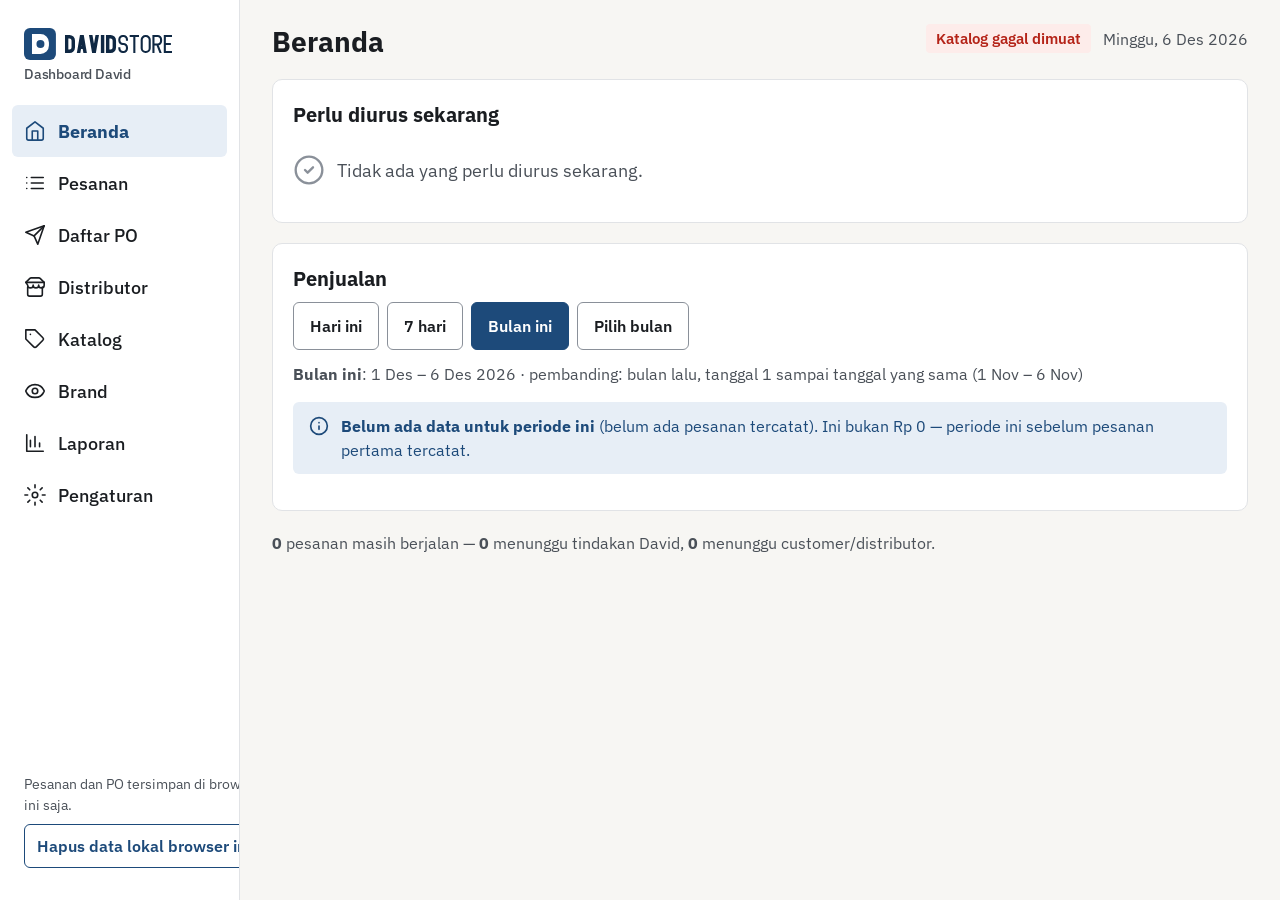
==== dashboard/index.html @ 19c261a7 "Penanda versi JS/CSS (anti cache) (DStore@18f4202)" ====
<!DOCTYPE html>
<html lang="id" data-app="dashboard">
<head>
<meta charset="utf-8">
<meta name="viewport" content="width=device-width, initial-scale=1">
<title>Dashboard David — DavidStore</title>
<link rel="preconnect" href="https://fonts.googleapis.com">
<link rel="preconnect" href="https://fonts.gstatic.com" crossorigin>
<link href="https://fonts.googleapis.com/css2?family=IBM+Plex+Sans:wght@400;500;600;700&family=IBM+Plex+Mono:wght@500&display=swap" rel="stylesheet">
<link rel="icon" type="image/svg+xml" href="../assets/logo/mark.svg">
<link rel="stylesheet" href="tokens.css?v=18f4202">
<link rel="stylesheet" href="app.css?v=18f4202">
</head>
<body>
<a class="skip" href="#main">Lewati ke isi</a>
<div class="shell">
  <nav class="side" id="side" aria-label="Menu utama"></nav>
  <main class="main" id="main" tabindex="-1"></main>
</div>
<div id="toasts" class="toasts" aria-live="polite"></div>
<div id="modal-root"></div>
<script src="../shared/config.js?v=18f4202" onerror="void 0"></script>
<script src="../shared/catalog.js?v=18f4202" onerror="void 0"></script>
<script src="../shared/store.js?v=18f4202"></script>
<script src="../shared/sync.js?v=18f4202" onerror="void 0"></script>
<script src="logic.js?v=18f4202"></script>
<script src="app.js?v=18f4202"></script>
</body>
</html>
---- dashboard/tokens.css ----
/* Token DavidStore v1 (salinan dari docs/DESIGN.md §2.2, hanya yang dipakai Dashboard) */
:root {
  --n-0:#FFFFFF; --n-50:#F7F6F3; --n-100:#EEEFF1; --n-200:#E1E3E6; --n-300:#C9CDD2; --n-500:#8A9099;
  --n-600:#5B626B; --n-700:#4A5058; --n-800:#3F454D; --n-900:#1A1D21;
  --brand-50:#E7EEF6; --brand-100:#CFDDEC; --brand-500:#2F67A3; --brand-700:#1D4A7A; --brand-800:#163A61; --brand-900:#0F2843;
  --st-neutral-fg:#3F454D; --st-neutral-bg:#EEEFF1;
  --st-info-fg:#1D4A7A; --st-info-bg:#E7EEF6;
  --st-wait-fg:#8A5300; --st-wait-bg:#FDF1DC;
  --st-partial-fg:#A3361A; --st-partial-bg:#FCE9E2;
  --st-ok-fg:#1F6B3A; --st-ok-bg:#E6F2EA;
  --st-bad-fg:#B42318; --st-bad-bg:#FDECEA;
  --bg:var(--n-50); --surface:var(--n-0); --surface-sunk:var(--n-100); --border:var(--n-200); --border-strong:var(--n-300);
  --text:var(--n-900); --text-muted:var(--n-600); --link:var(--brand-700); --primary:var(--brand-700);
  --primary-hover:var(--brand-800); --on-primary:#FFFFFF; --focus-ring:var(--brand-500); --danger:var(--st-bad-fg);
  --font-sans:"IBM Plex Sans", system-ui, -apple-system, "Segoe UI", Roboto, sans-serif;
  --font-mono:"IBM Plex Mono", ui-monospace, Menlo, monospace;
  --fs-14:.875rem; --fs-16:1rem; --fs-18:1.125rem; --fs-20:1.25rem; --fs-24:1.5rem; --fs-30:1.875rem;
  --sp-1:4px; --sp-2:8px; --sp-3:12px; --sp-4:16px; --sp-5:20px; --sp-6:24px; --sp-8:32px; --sp-10:40px; --sp-12:48px;
  --r-xs:4px; --r-sm:6px; --r-md:10px;
  --sh-1:0 1px 2px rgba(26,29,33,.08); --sh-3:0 20px 40px -12px rgba(15,40,67,.35);
  --dur-fast:150ms; --z-modal:90; --z-toast:100;
  --ease-out:cubic-bezier(.22,1,.36,1);
}
[data-app="dashboard"] {
  --fs-base:var(--fs-18); --input-h:52px; --tap-min:48px;
  --border-strong:#8A9099; --text-muted:var(--n-700); --dur-base:200ms; --dur-slow:250ms;
}
html { -webkit-text-size-adjust:100%; }
[data-app="dashboard"] body { margin:0; background:var(--bg); color:var(--text); font:400 var(--fs-18)/1.5 var(--font-sans); }
.num, td.num, .price { font-variant-numeric:tabular-nums; }
:focus-visible { outline:3px solid var(--focus-ring); outline-offset:2px; }
@media (prefers-reduced-motion: reduce) {
  *, *::before, *::after { animation-duration:1ms !important; animation-iteration-count:1 !important; transition-duration:1ms !important; scroll-behavior:auto !important; }
}
---- dashboard/app.css ----
/* Dashboard David — app.css. Semua warna lewat token (tokens.css). Motion <= 250ms. */
*, *::before, *::after { box-sizing:border-box; }
.skip { position:absolute; left:-999px; top:0; background:var(--surface); padding:var(--sp-2) var(--sp-4); z-index:200; }
.skip:focus { left:var(--sp-2); top:var(--sp-2); }
.shell { display:grid; grid-template-columns:240px 1fr; min-height:100vh; }
.side { background:var(--surface); border-right:1px solid var(--border); padding:var(--sp-5) var(--sp-3); position:sticky; top:0; height:100vh; display:flex; flex-direction:column; gap:var(--sp-1); overflow:auto; }
.brand { font-weight:700; font-size:var(--fs-20); padding:var(--sp-2) var(--sp-3) var(--sp-4); color:var(--brand-700); letter-spacing:-.01em; }
.brand small { display:block; font-weight:500; font-size:var(--fs-14); color:var(--text-muted); }
.nav a { display:flex; align-items:center; gap:var(--sp-3); min-height:52px; padding:0 var(--sp-3); border-radius:var(--r-sm); color:var(--text); text-decoration:none; font-weight:500; transition:background var(--dur-fast); }
.nav a:hover { background:var(--surface-sunk); }
.nav a[aria-current="page"] { background:var(--brand-50); color:var(--brand-700); font-weight:700; }
.nav svg { width:22px; height:22px; flex:none; stroke:currentColor; fill:none; stroke-width:1.75; stroke-linecap:round; stroke-linejoin:round; }
.nav .cnt { margin-left:auto; background:var(--brand-700); color:var(--on-primary); border-radius:999px; min-width:28px; padding:0 8px; text-align:center; font-size:15px; font-weight:700; line-height:26px; }
.side .foot { margin-top:auto; padding:var(--sp-3); display:grid; gap:var(--sp-2); }
.side .foot p { margin:0; font-size:var(--fs-14); color:var(--text-muted); }
.main { padding:var(--sp-6) var(--sp-8) var(--sp-12); max-width:1240px; width:100%; min-width:0; }
.main:focus { outline:none; }
.pagehead { display:flex; align-items:flex-start; justify-content:space-between; gap:var(--sp-4); flex-wrap:wrap; margin-bottom:var(--sp-5); }
h1 { font-size:28px; line-height:1.25; font-weight:700; margin:0; }
h2 { font-size:var(--fs-20); font-weight:700; margin:0 0 var(--sp-3); }
h3 { font-size:var(--fs-18); font-weight:700; margin:0 0 var(--sp-2); }
.muted { color:var(--text-muted); }
.small { font-size:var(--fs-16); }
.sample-tag { display:inline-block; font-size:14px; font-weight:600; color:var(--st-wait-fg); background:var(--st-wait-bg); border-radius:var(--r-xs); padding:2px 8px; }
.mono { font-family:var(--font-mono); font-weight:500; }
a { color:var(--link); }
.card { background:var(--surface); border:1px solid var(--border); border-radius:var(--r-md); padding:var(--sp-5); margin-bottom:var(--sp-5); }
.card > h2:first-child, .card > h3:first-child { margin-top:0; }
.grid2 { display:grid; grid-template-columns:1fr 1fr; gap:var(--sp-5); }
.grid2 > .card { margin-bottom:0; }
.stack { display:grid; gap:var(--sp-3); }
.row { display:flex; gap:var(--sp-3); align-items:center; flex-wrap:wrap; }
.row.end { justify-content:flex-end; }
.spacer { flex:1; }

/* tombol */
.btn { display:inline-flex; align-items:center; justify-content:center; gap:var(--sp-2); min-height:var(--tap-min); padding:0 var(--sp-5); border-radius:var(--r-sm); font:600 var(--fs-18)/1 var(--font-sans); cursor:pointer; border:1.5px solid var(--brand-700); background:var(--primary); color:var(--on-primary); text-decoration:none; transition:background var(--dur-fast); white-space:nowrap; }
.btn:hover { background:var(--primary-hover); }
.btn svg { width:20px; height:20px; stroke:currentColor; fill:none; stroke-width:1.75; stroke-linecap:round; stroke-linejoin:round; }
.btn.sec { background:var(--surface); color:var(--brand-700); }
.btn.sec:hover { background:var(--brand-50); }
.btn.danger { background:var(--surface); color:var(--danger); border-color:var(--danger); }
.btn.danger:hover { background:var(--st-bad-bg); }
.btn.fill-danger { background:var(--st-bad-fg); border-color:var(--st-bad-fg); color:var(--on-primary); }
.btn.text { background:none; border-color:transparent; color:var(--link); padding:0 var(--sp-2); }
.btn.text:hover { text-decoration:underline; background:none; }
.btn.sm { min-height:44px; padding:0 var(--sp-3); font-size:var(--fs-16); }
.btn[disabled], .btn[aria-disabled="true"] { background:var(--surface-sunk); color:var(--text-muted); border-color:var(--border-strong); cursor:not-allowed; }
.why { font-size:var(--fs-16); color:var(--text-muted); margin:var(--sp-2) 0 0; }

/* input */
label.f { display:block; font-weight:600; font-size:var(--fs-16); margin-bottom:var(--sp-1); }
.field { margin-bottom:var(--sp-4); }
.input, select.input, textarea.input { width:100%; min-height:var(--input-h); border:1.5px solid var(--border-strong); border-radius:var(--r-sm); background:var(--surface); padding:0 var(--sp-3); font:400 var(--fs-18)/1.4 var(--font-sans); color:var(--text); }
textarea.input { padding:var(--sp-3); min-height:96px; }
.input:focus { border-color:var(--brand-700); }
.input.num { text-align:right; }
.input.err { border-color:var(--danger); }
.errmsg { color:var(--danger); font-size:var(--fs-16); margin-top:var(--sp-1); display:flex; gap:6px; align-items:center; }
.hint { font-size:var(--fs-16); color:var(--text-muted); margin-top:var(--sp-1); }
.rp { position:relative; }
.rp::before { content:"Rp"; position:absolute; left:12px; top:50%; transform:translateY(-50%); color:var(--text-muted); font-size:var(--fs-16); pointer-events:none; }
.rp .input { padding-left:42px; }
.seg { display:inline-flex; border:1.5px solid var(--border-strong); border-radius:var(--r-sm); overflow:hidden; }
.seg button { min-height:44px; min-width:52px; border:0; background:var(--surface); font:600 var(--fs-16) var(--font-sans); cursor:pointer; color:var(--text); }
.seg button[aria-pressed="true"] { background:var(--brand-700); color:var(--on-primary); }

/* badge */
.badge { display:inline-flex; align-items:center; gap:6px; border-radius:var(--r-xs); padding:4px 10px; font:600 15px/1.4 var(--font-sans); white-space:nowrap; }
.badge svg { width:15px; height:15px; stroke:currentColor; fill:none; stroke-width:2; stroke-linecap:round; stroke-linejoin:round; flex:none; }
.badge--neutral { color:var(--st-neutral-fg); background:var(--st-neutral-bg); }
.badge--info { color:var(--st-info-fg); background:var(--st-info-bg); }
.badge--wait { color:var(--st-wait-fg); background:var(--st-wait-bg); }
.badge--partial { color:var(--st-partial-fg); background:var(--st-partial-bg); }
.badge--ok { color:var(--st-ok-fg); background:var(--st-ok-bg); }
.badge--bad { color:var(--st-bad-fg); background:var(--st-bad-bg); }
.badges { display:flex; gap:var(--sp-2); flex-wrap:wrap; }

/* tabel */
.tablewrap { overflow-x:auto; background:var(--surface); border:1px solid var(--border); border-radius:var(--r-md); }
.card .tablewrap { border:0; border-radius:0; }
table { border-collapse:collapse; width:100%; font-size:var(--fs-18); }
th { position:sticky; top:0; background:var(--surface); text-align:left; font:600 14px/1.3 var(--font-sans); letter-spacing:.06em; text-transform:uppercase; color:var(--text-muted); padding:var(--sp-3); border-bottom:1px solid var(--border-strong); white-space:nowrap; }
td { padding:var(--sp-2) var(--sp-3); border-bottom:1px solid var(--border); height:56px; vertical-align:middle; }
th.num, td.num { text-align:right; font-variant-numeric:tabular-nums; }
tr.click { cursor:pointer; }
tr.click:hover td { background:var(--n-50); }
tr.newrow td:first-child { box-shadow:inset 4px 0 0 var(--brand-700); }
tr.total td { background:var(--surface-sunk); font-weight:700; border-top:2px solid var(--n-900); }
tr.flash td { animation:flash 1.5s ease-out; }
@keyframes flash { from { background:var(--st-info-bg); } to { background:transparent; } }
td .sub { display:block; font-size:var(--fs-16); color:var(--text-muted); }

/* tab filter */
.tabs { display:flex; gap:var(--sp-2); flex-wrap:wrap; margin-bottom:var(--sp-4); }
.tab { min-height:48px; padding:0 var(--sp-4); border:1.5px solid var(--border-strong); background:var(--surface); border-radius:var(--r-sm); font:600 var(--fs-16) var(--font-sans); cursor:pointer; color:var(--text); }
.tab[aria-pressed="true"] { background:var(--brand-700); border-color:var(--brand-700); color:var(--on-primary); }

/* perlu tindakan */
.todo { list-style:none; margin:0; padding:0; }
.todo li { display:flex; align-items:center; gap:var(--sp-4); padding:var(--sp-3) 0; border-bottom:1px solid var(--border); }
.todo li:last-child { border-bottom:0; }
.todo .age { min-width:84px; font-weight:700; font-variant-numeric:tabular-nums; }
.todo .age.old { color:var(--st-wait-fg); }
.todo .what { flex:1; min-width:0; }
.todo .what b { display:block; }
.calm { display:flex; align-items:center; gap:var(--sp-3); color:var(--text-muted); padding:var(--sp-4) 0; }
.calm svg { width:32px; height:32px; stroke:var(--n-500); fill:none; stroke-width:1.75; }
.sumcount { font-size:var(--fs-30); font-weight:700; }

/* stepper */
.stepper { display:flex; list-style:none; margin:0; padding:0; gap:0; overflow-x:auto; }
.stepper li { flex:1; min-width:110px; text-align:center; position:relative; padding-top:34px; font-size:var(--fs-16); color:var(--text-muted); }
.stepper li::before { content:""; position:absolute; top:11px; left:0; right:0; height:3px; background:var(--border-strong); }
.stepper li:first-child::before { left:50%; } .stepper li:last-child::before { right:50%; }
.stepper li.done::before { background:var(--brand-700); }
.stepper .dot { position:absolute; top:2px; left:50%; transform:translateX(-50%); width:22px; height:22px; border-radius:50%; background:var(--surface); border:2px solid var(--border-strong); display:grid; place-items:center; }
.stepper li.done .dot { background:var(--brand-700); border-color:var(--brand-700); }
.stepper li.done .dot svg { width:14px; height:14px; stroke:var(--on-primary); fill:none; stroke-width:3; }
.stepper li.now { color:var(--text); font-weight:700; }
.stepper li.now .dot { border-color:var(--brand-700); box-shadow:0 0 0 4px var(--brand-100); }
.stepper time { display:block; font-weight:400; font-size:14px; color:var(--text-muted); }
.stepper.dead li.now .dot { border-color:var(--danger); box-shadow:0 0 0 4px var(--st-bad-bg); }

/* notif */
.note { display:flex; gap:var(--sp-3); align-items:flex-start; padding:var(--sp-3) var(--sp-4); border-radius:var(--r-sm); margin-bottom:var(--sp-4); font-size:var(--fs-16); }
.note svg { width:20px; height:20px; flex:none; margin-top:2px; stroke:currentColor; fill:none; stroke-width:2; stroke-linecap:round; stroke-linejoin:round; }
.note.wait { background:var(--st-wait-bg); color:var(--st-wait-fg); }
.note.bad { background:var(--st-bad-bg); color:var(--st-bad-fg); }
.note.info { background:var(--st-info-bg); color:var(--st-info-fg); }
.note.ok { background:var(--st-ok-bg); color:var(--st-ok-fg); }
.note.partial { background:var(--st-partial-bg); color:var(--st-partial-fg); }
.note b { font-weight:700; }

/* po */
.po { border:1px solid var(--border-strong); border-radius:var(--r-md); margin-bottom:var(--sp-4); background:var(--surface); }
.po > header { display:flex; flex-wrap:wrap; gap:var(--sp-3); align-items:center; padding:var(--sp-3) var(--sp-4); border-bottom:1px solid var(--border); }
.po .body { padding:0 var(--sp-4) var(--sp-3); }
.po footer { padding:var(--sp-3) var(--sp-4); border-top:1px solid var(--border); display:flex; gap:var(--sp-3); flex-wrap:wrap; }
.po .tablewrap { border:0; }
details summary { cursor:pointer; min-height:44px; display:flex; align-items:center; font-weight:600; color:var(--link); }
.pre { white-space:pre-wrap; background:var(--surface-sunk); border:1px solid var(--border); border-radius:var(--r-sm); padding:var(--sp-4); font:400 var(--fs-16)/1.5 var(--font-sans); margin:0 0 var(--sp-3); max-height:320px; overflow:auto; }
.pre b { font-weight:700; }
.radiorow { display:flex; align-items:center; gap:var(--sp-3); min-height:64px; padding:0 var(--sp-4); border:1.5px solid var(--border-strong); border-radius:var(--r-sm); margin-bottom:var(--sp-2); cursor:pointer; }
.radiorow input { width:22px; height:22px; accent-color:var(--brand-700); }
.radiorow.on { border-color:var(--brand-700); background:var(--brand-50); }
.steps { display:flex; gap:var(--sp-2); margin-bottom:var(--sp-4); flex-wrap:wrap; }
.steps span { padding:6px 12px; border-radius:var(--r-xs); background:var(--surface-sunk); font-weight:600; font-size:var(--fs-16); color:var(--text-muted); }
.steps span.on { background:var(--brand-700); color:var(--on-primary); }
.profit { color:var(--st-ok-fg); font-weight:700; }
.loss { color:var(--st-bad-fg); font-weight:700; }
.sumbox { margin-left:auto; max-width:520px; }
.sumbox table td { height:44px; }
.fade { animation:fade var(--dur-fast) ease-out; }
@keyframes fade { from { opacity:0; } to { opacity:1; } }

/* modal & toast */
.overlay { position:fixed; inset:0; background:rgba(15,40,67,.5); display:grid; place-items:center; z-index:var(--z-modal); animation:fade var(--dur-fast) ease-out; padding:var(--sp-4); }
.modal { background:var(--surface); border-radius:var(--r-md); box-shadow:var(--sh-3); width:100%; max-width:560px; max-height:calc(100vh - 32px); display:flex; flex-direction:column; }
.modal.wide { max-width:860px; }
.modal > header { padding:var(--sp-5) var(--sp-5) var(--sp-2); }
.modal > header h2 { margin:0; }
.modal .mbody { padding:var(--sp-2) var(--sp-5) var(--sp-4); overflow:auto; }
.modal > footer { display:flex; justify-content:flex-end; gap:var(--sp-3); padding:var(--sp-4) var(--sp-5); border-top:1px solid var(--border); flex-wrap:wrap; }
.modal > footer .btn:first-child { margin-right:auto; }
.toasts { position:fixed; right:var(--sp-5); bottom:var(--sp-5); display:grid; gap:var(--sp-2); z-index:var(--z-toast); max-width:420px; }
.toast { display:flex; gap:var(--sp-3); align-items:flex-start; background:var(--n-900); color:var(--n-0); padding:var(--sp-3) var(--sp-4); border-radius:var(--r-sm); box-shadow:var(--sh-3); animation:toastin 200ms ease-out; font-size:var(--fs-16); }
.toast.err { background:var(--st-bad-fg); }
.toast svg { width:20px; height:20px; flex:none; margin-top:2px; stroke:currentColor; fill:none; stroke-width:2; stroke-linecap:round; stroke-linejoin:round; }
.toast button { background:none; border:0; color:inherit; text-decoration:underline; font:inherit; cursor:pointer; min-height:32px; }
@keyframes toastin { from { opacity:0; transform:translateY(8px); } to { opacity:1; transform:none; } }

@media (max-width:1023px) {
  .shell { grid-template-columns:88px 1fr; }
  .nav a { flex-direction:column; justify-content:center; gap:2px; min-height:64px; font-size:13px; text-align:center; padding:var(--sp-1); }
  .nav .cnt { margin:0; position:absolute; transform:translate(18px,-18px); }
  .nav a { position:relative; }
  .brand small, .side .foot p { display:none; }
  .side .foot { padding:var(--sp-1); }
  .side .foot .btn { white-space:normal; line-height:1.2; padding:var(--sp-1); font-size:12px; width:100%; }
  .brand { font-size:var(--fs-16); padding-left:0; padding-right:0; text-align:center; }
  .main { padding:var(--sp-5) var(--sp-4) var(--sp-10); }
  .grid2 { grid-template-columns:1fr; }
  .hide-md { display:none; }
}

@media (max-width:639px) {
  .shell { grid-template-columns:minmax(0,1fr); }
  .side { position:static; height:auto; flex-direction:column; border-right:0; border-bottom:1px solid var(--border); padding:var(--sp-2); }
  .brand { text-align:left; padding:var(--sp-1) var(--sp-2); }
  .nav { display:flex; overflow-x:auto; gap:var(--sp-1); }
  .nav a { flex:none; min-width:84px; }
  .side .foot { display:none; }
  .main { padding:var(--sp-4) var(--sp-3) var(--sp-10); }
  h1 { font-size:24px; }
  .modal.wide { max-width:100%; }
  .toasts { left:var(--sp-3); right:var(--sp-3); }
  .stepper { padding-bottom:var(--sp-2); }
}
@media (max-width:639px) {
  .badge { white-space:normal; }
  h1 { display:flex; flex-wrap:wrap; align-items:center; gap:var(--sp-2); word-break:break-all; }
  .pagehead > div { min-width:0; max-width:100%; }
}

/* logo sidebar */
.brand img { display:block; height:32px; width:auto; }
.brand .logo-mark { display:none; margin:0 auto; }
.brand small { margin-top:var(--sp-1); }
@media (max-width:1023px) and (min-width:640px) { .brand .logo-full { display:none; } .brand .logo-mark { display:block; } }

/* Beranda (ADM-22) & Brand (ADM-21) */
.cardhead { display:flex; align-items:center; justify-content:space-between; gap:var(--sp-3); flex-wrap:wrap; margin-bottom:var(--sp-2); }
.cardhead h2 { margin:0; }
.cntbig { min-width:48px; font-size:var(--fs-24); font-weight:700; color:var(--brand-700); }
.stats { display:grid; grid-template-columns:repeat(auto-fit,minmax(210px,1fr)); gap:var(--sp-3); }
.stat { border:1px solid var(--border); border-radius:var(--r-md); padding:var(--sp-4); background:var(--surface); min-width:0; }
.stat .k { font-size:var(--fs-16); font-weight:600; color:var(--text-muted); }
.stat .v { font-size:var(--fs-24); font-weight:700; margin-top:var(--sp-1); line-height:1.25; white-space:nowrap; }
.stat .sub { font-size:14px; color:var(--text-muted); margin-top:2px; }
.stat .cmp { margin-top:var(--sp-2); padding-top:var(--sp-2); border-top:1px solid var(--border); font-size:14px; color:var(--text-muted); }
.delta.up { color:var(--st-ok-fg); font-weight:600; }
.delta.down { color:var(--st-bad-fg); font-weight:600; }
.gridtop { margin-bottom:var(--sp-5); }
.chartwrap { overflow-x:auto; }
.chart .gl { stroke:var(--border); stroke-width:1; }
.chart .ax { fill:var(--text-muted); font-size:12px; font-family:var(--font-sans); }
.chart .bar { fill:var(--brand-700); }
.frow { padding:var(--sp-3) 0; border-bottom:1px solid var(--border); }
.frow:last-of-type { border-bottom:0; }
.frow .fl { font-size:var(--fs-16); color:var(--text-muted); }
.frow .fv b { font-size:var(--fs-20); }
.bar-track { height:8px; border-radius:4px; background:var(--surface-sunk); margin-top:var(--sp-2); overflow:hidden; }
.bar-track i { display:block; height:100%; background:var(--brand-700); }
ul.plain { margin:0; padding:0; list-style:none; }
.star { color:var(--st-wait-fg); font-weight:700; margin-left:2px; }
.switch { width:56px; height:32px; border-radius:16px; border:1.5px solid var(--border-strong); background:var(--surface-sunk); position:relative; cursor:pointer; padding:0; flex:none; }
.switch .knob { position:absolute; top:3px; left:3px; width:24px; height:24px; border-radius:50%; background:var(--n-0); border:1.5px solid var(--border-strong); transition:transform var(--dur-fast); }
.switch[aria-checked="true"] { background:var(--brand-700); border-color:var(--brand-700); }
.switch[aria-checked="true"] .knob { transform:translateX(24px); border-color:var(--n-0); }
.switch[disabled] { opacity:.5; cursor:not-allowed; }
.swrow { display:flex; align-items:center; gap:var(--sp-3); min-height:var(--tap-min); }
.swlab { font-weight:600; }
table.brands tr.off td { background:var(--n-50); }
@media (max-width:639px) { .stat .v { font-size:22px; } .cntbig { min-width:36px; } }
@media (max-width:639px) { .pagehead .row { gap:var(--sp-2); } .tabs { flex-wrap:wrap; } .card { padding:var(--sp-4); } .grid2 { grid-template-columns:minmax(0,1fr); } }
.panel { background:var(--surface); border:1px solid var(--border); border-radius:var(--r-md); padding:var(--sp-5); margin-bottom:var(--sp-4); }

/* Bukti transfer */
.proofgrid { display:grid; grid-template-columns:minmax(0,1.4fr) minmax(0,1fr); gap:var(--sp-5); align-items:start; }
@media (max-width:900px) { .proofgrid { grid-template-columns:1fr; } }
.pbox { display:block; }
.proofimg { display:block; width:100%; max-height:480px; object-fit:contain; background:var(--surface-2, #f2f2f2); border:1px solid var(--border, #d6d6d6); border-radius:var(--r-md, 10px); cursor:zoom-in; }
.proofpdf { display:flex; gap:var(--sp-4); align-items:center; padding:var(--sp-5); border:1px dashed var(--border, #bbb); border-radius:var(--r-md, 10px); }
.skel { display:block; width:100%; min-height:200px; border-radius:var(--r-md, 10px); background:linear-gradient(90deg,#eceff3 25%,#f6f8fa 50%,#eceff3 75%); background-size:200% 100%; animation:skel 1.2s infinite linear; }
.pthumb .skel, .pthumbs .skel { min-height:0; width:40px; height:40px; }
@keyframes skel { to { background-position:-200% 0; } }
.proofcmp { display:grid; gap:var(--sp-3); }
.proofcmp__row { display:flex; justify-content:space-between; gap:var(--sp-4); align-items:baseline; font-size:var(--fs-16); }
.proofcmp__row b.num { font-size:22px; }
.proofcmp__diff { padding:var(--sp-3) var(--sp-4); border-radius:var(--r-sm, 8px); font-weight:700; font-size:20px; text-align:center; }
.proofcmp__diff.ok { background:var(--st-ok-bg); color:var(--st-ok-fg); }
.proofcmp__diff.bad { background:var(--st-bad-bg); color:var(--st-bad-fg); }
.pthumb, .pthumbs { display:inline-flex; gap:6px; vertical-align:middle; margin-left:8px; }
.pthumbimg { width:40px; height:40px; object-fit:cover; border-radius:6px; border:1px solid var(--border, #ccc); }
.pthumb__pdf, .pthumb__err { display:inline-grid; place-items:center; width:40px; height:40px; border-radius:6px; background:#eee; font-size:11px; font-weight:700; }
.lightbox { position:fixed; inset:0; z-index:calc(var(--z-modal) - 5); background:rgba(10,20,30,.92); display:grid; grid-template-rows:auto 1fr auto; color:#fff; }
.lightbox__bar, .lightbox__foot { display:flex; gap:var(--sp-4); align-items:center; justify-content:space-between; padding:var(--sp-3) var(--sp-5); background:rgba(0,0,0,.35); flex-wrap:wrap; }
.lightbox__foot { justify-content:flex-end; }
.lightbox__foot .muted { margin-right:auto; color:#cbd5df; }
.lightbox__stage { overflow:auto; display:grid; place-items:center; padding:var(--sp-4); }
.lightbox__img { max-width:100%; max-height:100%; object-fit:contain; cursor:zoom-in; }
.lightbox__img.zoomed { max-width:none; max-height:none; width:auto; cursor:zoom-out; transform:scale(2); transform-origin:center top; margin:0 auto; }
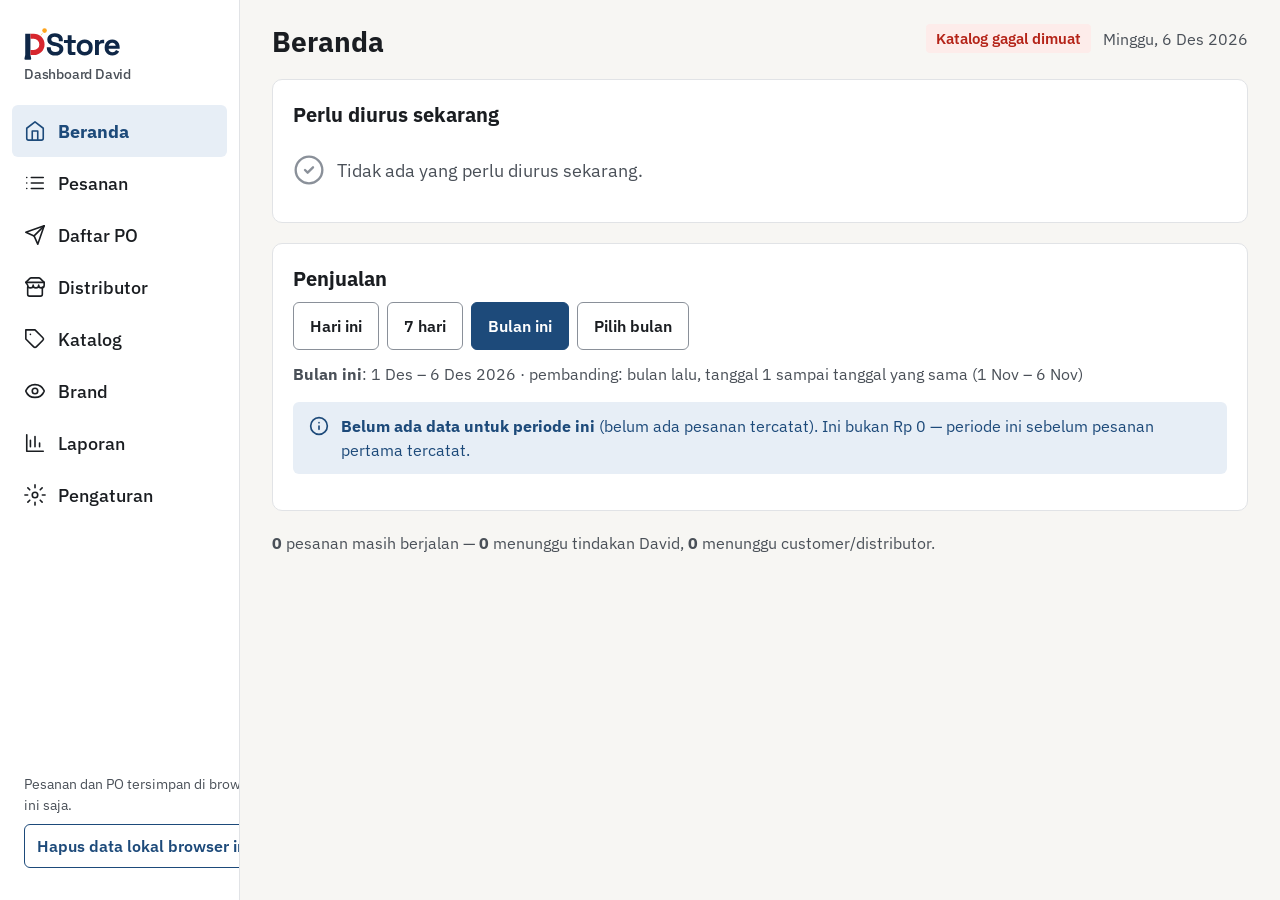
==== commit a83bdc6c: "Branding DStore: logo, ikon, nama (DStore@3b93f71)" ====
--- a/dashboard/index.html
+++ b/dashboard/index.html
@@ -3,13 +3,15 @@
 <head>
 <meta charset="utf-8">
 <meta name="viewport" content="width=device-width, initial-scale=1">
-<title>Dashboard David — DavidStore</title>
+<title>Dashboard David — DStore</title>
 <link rel="preconnect" href="https://fonts.googleapis.com">
 <link rel="preconnect" href="https://fonts.gstatic.com" crossorigin>
 <link href="https://fonts.googleapis.com/css2?family=IBM+Plex+Sans:wght@400;500;600;700&family=IBM+Plex+Mono:wght@500&display=swap" rel="stylesheet">
-<link rel="icon" type="image/svg+xml" href="../assets/logo/mark.svg">
-<link rel="stylesheet" href="tokens.css?v=18f4202">
-<link rel="stylesheet" href="app.css?v=18f4202">
+<link rel="icon" type="image/svg+xml" href="../assets/logo/icon.svg">
+<link rel="icon" type="image/png" sizes="32x32" href="../assets/logo/favicon-32.png">
+<link rel="apple-touch-icon" href="../assets/logo/apple-touch-icon.png">
+<link rel="stylesheet" href="tokens.css?v=3b93f71">
+<link rel="stylesheet" href="app.css?v=3b93f71">
 </head>
 <body>
 <a class="skip" href="#main">Lewati ke isi</a>
@@ -17,13 +19,14 @@
   <nav class="side" id="side" aria-label="Menu utama"></nav>
   <main class="main" id="main" tabindex="-1"></main>
 </div>
+<nav class="tabbar" id="tabbar" aria-label="Menu utama"></nav>
 <div id="toasts" class="toasts" aria-live="polite"></div>
 <div id="modal-root"></div>
-<script src="../shared/config.js?v=18f4202" onerror="void 0"></script>
-<script src="../shared/catalog.js?v=18f4202" onerror="void 0"></script>
-<script src="../shared/store.js?v=18f4202"></script>
-<script src="../shared/sync.js?v=18f4202" onerror="void 0"></script>
-<script src="logic.js?v=18f4202"></script>
-<script src="app.js?v=18f4202"></script>
+<script src="../shared/config.js?v=3b93f71" onerror="void 0"></script>
+<script src="../shared/catalog.js?v=3b93f71" onerror="void 0"></script>
+<script src="../shared/store.js?v=3b93f71"></script>
+<script src="../shared/sync.js?v=3b93f71" onerror="void 0"></script>
+<script src="logic.js?v=3b93f71"></script>
+<script src="app.js?v=3b93f71"></script>
 </body>
 </html>
--- a/dashboard/app.css
+++ b/dashboard/app.css
@@ -271,3 +271,49 @@
 .lightbox__stage { overflow:auto; display:grid; place-items:center; padding:var(--sp-4); }
 .lightbox__img { max-width:100%; max-height:100%; object-fit:contain; cursor:zoom-in; }
 .lightbox__img.zoomed { max-width:none; max-height:none; width:auto; cursor:zoom-out; transform:scale(2); transform-origin:center top; margin:0 auto; }
+
+/* kartu daftar (HP) + filter satu baris */
+.ocards { display:none; }
+.tabs--one { flex-wrap:nowrap; overflow-x:auto; -webkit-overflow-scrolling:touch; scrollbar-width:thin; }
+.tabs--one .tab { flex:none; white-space:nowrap; }
+.ocard { background:var(--surface); border:1px solid var(--border); border-radius:var(--r-md); padding:var(--sp-3) var(--sp-4); display:grid; gap:var(--sp-1); cursor:pointer; }
+.ocard.newrow { box-shadow:inset 4px 0 0 var(--brand-700); }
+.oc-top, .oc-sum { display:flex; justify-content:space-between; align-items:baseline; gap:var(--sp-2); }
+.oc-sum { justify-content:flex-start; gap:var(--sp-3); }
+.oc-name { font-weight:600; overflow-wrap:anywhere; }
+.oc-act { font-size:var(--fs-16); }
+@media (max-width:639px) {
+  .ocards { display:grid; gap:var(--sp-2); }
+  .otable { display:none; }
+  .shell { grid-template-rows:auto 1fr; align-content:start; } /* min-height:100vh membagi sisa tinggi ke baris nav -> blok putih kosong di halaman pendek */
+}
+
+/* bar bawah HP - di luar .shell, tanpa ancestor ber-transform, supaya fixed tidak ikut menggulung */
+.tabbar, .hdr-sync { display:none; }
+@media (max-width:639px) {
+  .nav { display:none; }
+  .side { padding:var(--sp-1) var(--sp-3); }
+  .brand { display:flex; align-items:center; justify-content:space-between; gap:var(--sp-2); padding:var(--sp-1) 0; }
+  .brand small { display:none; }
+  .brand .logo-full { display:none; }
+  .brand .logo-mark { display:block; height:28px; width:auto; }
+  .hdr-sync { display:block; min-width:0; font-size:var(--fs-14); }
+  .pagehead [data-ds-badge] { display:none; } /* lencana sumber data pindah ke header HP */
+  .main { padding-bottom:calc(64px + env(safe-area-inset-bottom) + var(--sp-6)); }
+  .tabbar { display:flex; position:fixed; left:0; right:0; bottom:0; z-index:60; background:var(--surface); border-top:1px solid var(--border-strong); padding-bottom:env(safe-area-inset-bottom); box-shadow:0 -2px 8px rgba(15,40,67,.08); }
+  .tabbar > a, .tabbar > button { flex:1 1 0; min-width:0; height:64px; display:flex; flex-direction:column; align-items:center; justify-content:center; gap:2px; position:relative; color:var(--text-muted); text-decoration:none; background:none; border:0; font:600 12px/1.2 var(--font-sans); cursor:pointer; padding:0 2px; }
+  .tabbar svg { width:24px; height:24px; stroke:currentColor; fill:none; stroke-width:1.75; stroke-linecap:round; stroke-linejoin:round; }
+  .tabbar > button[data-tab="more"] svg { fill:currentColor; }
+  .tabbar [aria-current="page"] { color:var(--brand-700); }
+  .tabbar [aria-current="page"]::before { content:""; position:absolute; top:0; left:22%; right:22%; height:3px; border-radius:0 0 3px 3px; background:var(--brand-700); }
+  .tabbar .tl { white-space:nowrap; overflow:hidden; text-overflow:ellipsis; max-width:100%; }
+  .tabbar .cnt { position:absolute; top:6px; left:calc(50% + 6px); min-width:20px; padding:0 5px; background:var(--brand-700); color:var(--on-primary); border-radius:999px; font-size:12px; line-height:20px; text-align:center; }
+  .tabbar .cnt[hidden] { display:none; }
+  .more-sheet[hidden] { display:none; }
+  .more-back { position:fixed; inset:0; background:rgba(15,40,67,.45); z-index:61; }
+  .more-panel { position:fixed; left:0; right:0; bottom:calc(64px + env(safe-area-inset-bottom)); z-index:62; background:var(--surface); border-radius:var(--r-md) var(--r-md) 0 0; padding:var(--sp-2) var(--sp-3); display:grid; box-shadow:var(--sh-3); }
+  .more-panel a { display:flex; align-items:center; gap:var(--sp-3); min-height:56px; padding:0 var(--sp-3); color:var(--text); text-decoration:none; font-weight:600; border-radius:var(--r-sm); }
+  .more-panel a[aria-current="page"] { background:var(--brand-50); color:var(--brand-700); }
+  .more-panel svg { width:22px; height:22px; stroke:currentColor; fill:none; stroke-width:1.75; }
+  .toasts { bottom:calc(64px + env(safe-area-inset-bottom) + var(--sp-3)); }
+}
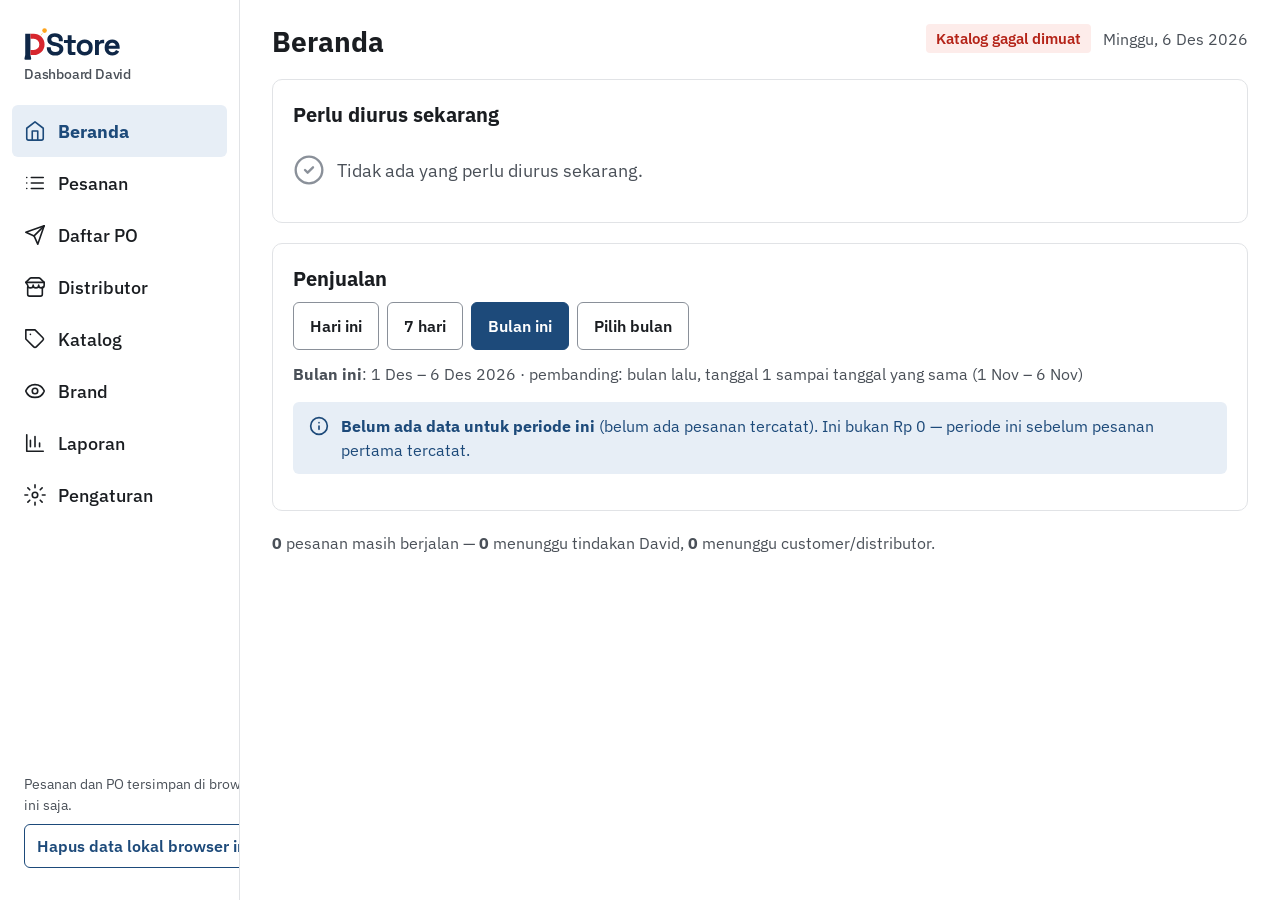
==== commit 1e8978c5: "Hapus badge Via konfirmasi, latar putih, Lacak Pesanan + nomor WA (DStore@25b0c90)" ====
--- a/dashboard/index.html
+++ b/dashboard/index.html
@@ -10,8 +10,8 @@
 <link rel="icon" type="image/svg+xml" href="../assets/logo/icon.svg">
 <link rel="icon" type="image/png" sizes="32x32" href="../assets/logo/favicon-32.png">
 <link rel="apple-touch-icon" href="../assets/logo/apple-touch-icon.png">
-<link rel="stylesheet" href="tokens.css?v=3b93f71">
-<link rel="stylesheet" href="app.css?v=3b93f71">
+<link rel="stylesheet" href="tokens.css?v=25b0c90">
+<link rel="stylesheet" href="app.css?v=25b0c90">
 </head>
 <body>
 <a class="skip" href="#main">Lewati ke isi</a>
@@ -22,11 +22,11 @@
 <nav class="tabbar" id="tabbar" aria-label="Menu utama"></nav>
 <div id="toasts" class="toasts" aria-live="polite"></div>
 <div id="modal-root"></div>
-<script src="../shared/config.js?v=3b93f71" onerror="void 0"></script>
-<script src="../shared/catalog.js?v=3b93f71" onerror="void 0"></script>
-<script src="../shared/store.js?v=3b93f71"></script>
-<script src="../shared/sync.js?v=3b93f71" onerror="void 0"></script>
-<script src="logic.js?v=3b93f71"></script>
-<script src="app.js?v=3b93f71"></script>
+<script src="../shared/config.js?v=25b0c90" onerror="void 0"></script>
+<script src="../shared/catalog.js?v=25b0c90" onerror="void 0"></script>
+<script src="../shared/store.js?v=25b0c90"></script>
+<script src="../shared/sync.js?v=25b0c90" onerror="void 0"></script>
+<script src="logic.js?v=25b0c90"></script>
+<script src="app.js?v=25b0c90"></script>
 </body>
 </html>
--- a/dashboard/tokens.css
+++ b/dashboard/tokens.css
@@ -9,7 +9,7 @@
   --st-partial-fg:#A3361A; --st-partial-bg:#FCE9E2;
   --st-ok-fg:#1F6B3A; --st-ok-bg:#E6F2EA;
   --st-bad-fg:#B42318; --st-bad-bg:#FDECEA;
-  --bg:var(--n-50); --surface:var(--n-0); --surface-sunk:var(--n-100); --border:var(--n-200); --border-strong:var(--n-300);
+  --bg:var(--n-0); --surface:var(--n-0); --surface-sunk:var(--n-100); --border:var(--n-200); --border-strong:var(--n-300);
   --text:var(--n-900); --text-muted:var(--n-600); --link:var(--brand-700); --primary:var(--brand-700);
   --primary-hover:var(--brand-800); --on-primary:#FFFFFF; --focus-ring:var(--brand-500); --danger:var(--st-bad-fg);
   --font-sans:"IBM Plex Sans", system-ui, -apple-system, "Segoe UI", Roboto, sans-serif;
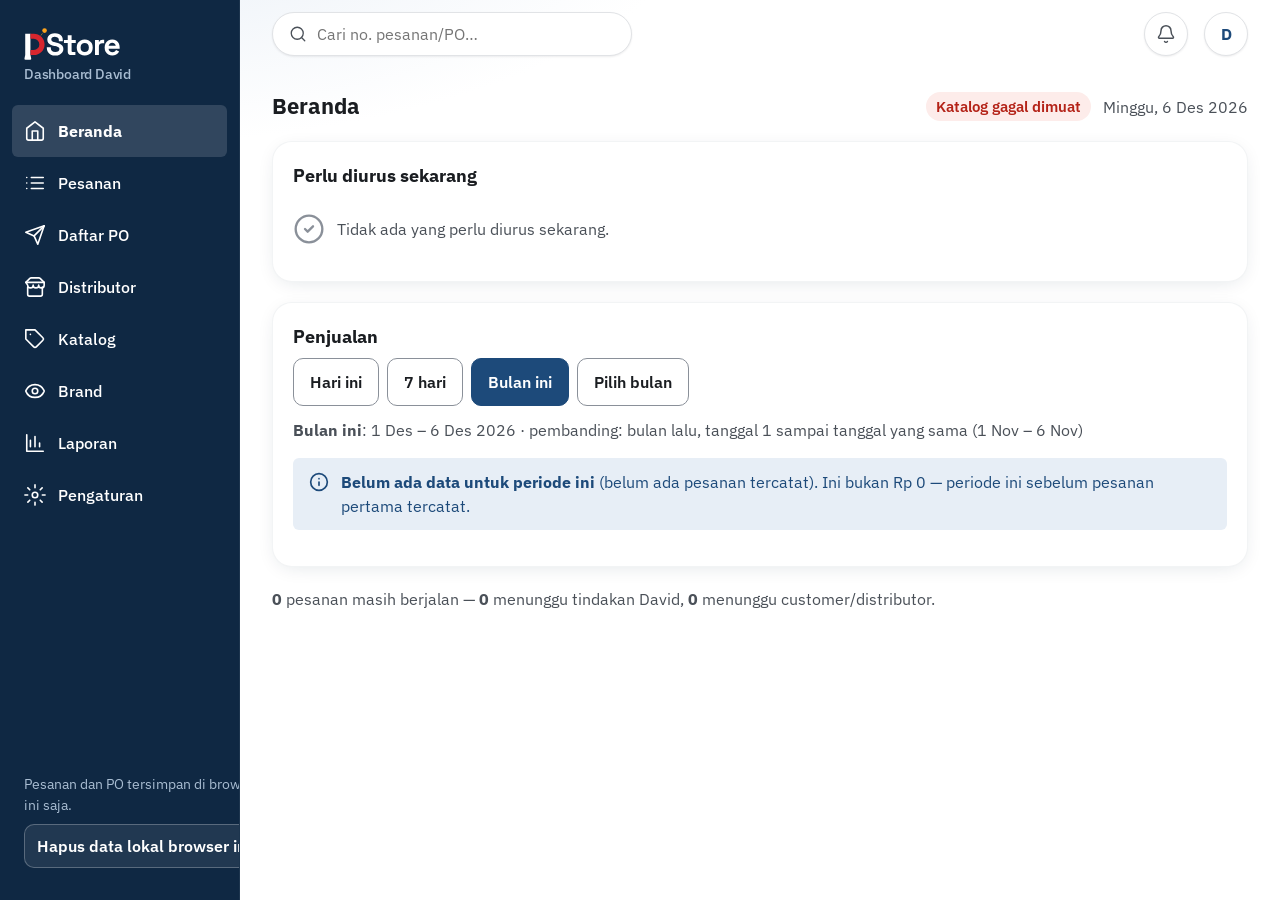
==== commit 3f5ea10c: "Redesign Dashboard, CRUD distributor, margin katalog dari Harga Distributor (DStore@93f91f5)" ====
--- a/dashboard/index.html
+++ b/dashboard/index.html
@@ -10,23 +10,26 @@
 <link rel="icon" type="image/svg+xml" href="../assets/logo/icon.svg">
 <link rel="icon" type="image/png" sizes="32x32" href="../assets/logo/favicon-32.png">
 <link rel="apple-touch-icon" href="../assets/logo/apple-touch-icon.png">
-<link rel="stylesheet" href="tokens.css?v=25b0c90">
-<link rel="stylesheet" href="app.css?v=25b0c90">
+<link rel="stylesheet" href="tokens.css?v=93f91f5">
+<link rel="stylesheet" href="app.css?v=93f91f5">
 </head>
 <body>
 <a class="skip" href="#main">Lewati ke isi</a>
 <div class="shell">
   <nav class="side" id="side" aria-label="Menu utama"></nav>
-  <main class="main" id="main" tabindex="-1"></main>
+  <div class="col">
+    <header class="topbar" id="topbar"></header>
+    <main class="main" id="main" tabindex="-1"></main>
+  </div>
 </div>
 <nav class="tabbar" id="tabbar" aria-label="Menu utama"></nav>
 <div id="toasts" class="toasts" aria-live="polite"></div>
 <div id="modal-root"></div>
-<script src="../shared/config.js?v=25b0c90" onerror="void 0"></script>
-<script src="../shared/catalog.js?v=25b0c90" onerror="void 0"></script>
-<script src="../shared/store.js?v=25b0c90"></script>
-<script src="../shared/sync.js?v=25b0c90" onerror="void 0"></script>
-<script src="logic.js?v=25b0c90"></script>
-<script src="app.js?v=25b0c90"></script>
+<script src="../shared/config.js?v=93f91f5" onerror="void 0"></script>
+<script src="../shared/catalog.js?v=93f91f5" onerror="void 0"></script>
+<script src="../shared/store.js?v=93f91f5"></script>
+<script src="../shared/sync.js?v=93f91f5" onerror="void 0"></script>
+<script src="logic.js?v=93f91f5"></script>
+<script src="app.js?v=93f91f5"></script>
 </body>
 </html>
--- a/dashboard/tokens.css
+++ b/dashboard/tokens.css
@@ -16,17 +16,23 @@
   --font-mono:"IBM Plex Mono", ui-monospace, Menlo, monospace;
   --fs-14:.875rem; --fs-16:1rem; --fs-18:1.125rem; --fs-20:1.25rem; --fs-24:1.5rem; --fs-30:1.875rem;
   --sp-1:4px; --sp-2:8px; --sp-3:12px; --sp-4:16px; --sp-5:20px; --sp-6:24px; --sp-8:32px; --sp-10:40px; --sp-12:48px;
-  --r-xs:4px; --r-sm:6px; --r-md:10px;
-  --sh-1:0 1px 2px rgba(26,29,33,.08); --sh-3:0 20px 40px -12px rgba(15,40,67,.35);
+  --r-xs:4px; --r-sm:6px; --r-md:10px; --r-xl:20px;
+  --sh-1:0 1px 2px rgba(26,29,33,.08); --sh-2:0 4px 20px -6px rgba(15,40,67,.14); --sh-3:0 20px 40px -12px rgba(15,40,67,.35);
   --dur-fast:150ms; --z-modal:90; --z-toast:100;
   --ease-out:cubic-bezier(.22,1,.36,1);
+
+  /* ---------- Bahasa visual Dashboard: sidebar navy + kartu mengambang (keputusan Kevin 2026-11-12) ---------- */
+  --side-bg:var(--brand-900); --side-text:#FFFFFF; --side-text-muted:#A9BDD2;
+  --side-hover-bg:rgba(255,255,255,.08); --side-active-bg:rgba(255,255,255,.14);
+  --page-grad:radial-gradient(1100px 460px at 8% -12%, var(--brand-50) 0%, var(--n-0) 55%);
+  --chart-grad-a:var(--brand-500); --chart-grad-b:var(--brand-700);
 }
 [data-app="dashboard"] {
-  --fs-base:var(--fs-18); --input-h:52px; --tap-min:48px;
+  --fs-base:var(--fs-16); --input-h:48px; --tap-min:44px;
   --border-strong:#8A9099; --text-muted:var(--n-700); --dur-base:200ms; --dur-slow:250ms;
 }
 html { -webkit-text-size-adjust:100%; }
-[data-app="dashboard"] body { margin:0; background:var(--bg); color:var(--text); font:400 var(--fs-18)/1.5 var(--font-sans); }
+[data-app="dashboard"] body { margin:0; background:var(--page-grad); color:var(--text); font:400 var(--fs-16)/1.5 var(--font-sans); }
 .num, td.num, .price { font-variant-numeric:tabular-nums; }
 :focus-visible { outline:3px solid var(--focus-ring); outline-offset:2px; }
 @media (prefers-reduced-motion: reduce) {
--- a/dashboard/app.css
+++ b/dashboard/app.css
@@ -3,28 +3,43 @@
 .skip { position:absolute; left:-999px; top:0; background:var(--surface); padding:var(--sp-2) var(--sp-4); z-index:200; }
 .skip:focus { left:var(--sp-2); top:var(--sp-2); }
 .shell { display:grid; grid-template-columns:240px 1fr; min-height:100vh; }
-.side { background:var(--surface); border-right:1px solid var(--border); padding:var(--sp-5) var(--sp-3); position:sticky; top:0; height:100vh; display:flex; flex-direction:column; gap:var(--sp-1); overflow:auto; }
-.brand { font-weight:700; font-size:var(--fs-20); padding:var(--sp-2) var(--sp-3) var(--sp-4); color:var(--brand-700); letter-spacing:-.01em; }
-.brand small { display:block; font-weight:500; font-size:var(--fs-14); color:var(--text-muted); }
-.nav a { display:flex; align-items:center; gap:var(--sp-3); min-height:52px; padding:0 var(--sp-3); border-radius:var(--r-sm); color:var(--text); text-decoration:none; font-weight:500; transition:background var(--dur-fast); }
-.nav a:hover { background:var(--surface-sunk); }
-.nav a[aria-current="page"] { background:var(--brand-50); color:var(--brand-700); font-weight:700; }
+.col { display:flex; flex-direction:column; min-width:0; }
+.side { background:var(--side-bg); border-right:1px solid rgba(255,255,255,.06); padding:var(--sp-5) var(--sp-3); position:sticky; top:0; height:100vh; display:flex; flex-direction:column; gap:var(--sp-1); overflow:auto; }
+.brand { font-weight:700; font-size:var(--fs-20); padding:var(--sp-2) var(--sp-3) var(--sp-4); color:var(--side-text); letter-spacing:-.01em; }
+.brand small { display:block; font-weight:500; font-size:var(--fs-14); color:var(--side-text-muted); }
+.nav a { display:flex; align-items:center; gap:var(--sp-3); min-height:52px; padding:0 var(--sp-3); border-radius:var(--r-sm); color:var(--side-text); text-decoration:none; font-weight:500; transition:background var(--dur-fast); }
+.nav a:hover { background:var(--side-hover-bg); }
+.nav a[aria-current="page"] { background:var(--side-active-bg); color:var(--side-text); font-weight:700; }
 .nav svg { width:22px; height:22px; flex:none; stroke:currentColor; fill:none; stroke-width:1.75; stroke-linecap:round; stroke-linejoin:round; }
-.nav .cnt { margin-left:auto; background:var(--brand-700); color:var(--on-primary); border-radius:999px; min-width:28px; padding:0 8px; text-align:center; font-size:15px; font-weight:700; line-height:26px; }
+.nav .cnt { margin-left:auto; background:var(--st-wait-fg); color:#fff; border-radius:999px; min-width:28px; padding:0 8px; text-align:center; font-size:15px; font-weight:700; line-height:26px; }
 .side .foot { margin-top:auto; padding:var(--sp-3); display:grid; gap:var(--sp-2); }
-.side .foot p { margin:0; font-size:var(--fs-14); color:var(--text-muted); }
-.main { padding:var(--sp-6) var(--sp-8) var(--sp-12); max-width:1240px; width:100%; min-width:0; }
+.side .foot p { margin:0; font-size:var(--fs-14); color:var(--side-text-muted); }
+.side .foot .btn.sec { background:rgba(255,255,255,.08); color:var(--side-text); border-color:rgba(255,255,255,.25); }
+.side .foot .btn.sec:hover { background:var(--side-hover-bg); }
+.side :focus-visible { outline-color:#fff; } /* --focus-ring (brand-500) < 3:1 di atas navy --side-bg */
+
+/* topbar */
+.topbar { display:flex; align-items:center; gap:var(--sp-4); padding:var(--sp-3) var(--sp-8) ; }
+.tb-search { display:flex; align-items:center; gap:var(--sp-2); background:var(--surface); border:1.5px solid var(--border); border-radius:999px; padding:0 var(--sp-4); height:44px; min-width:0; flex:0 1 360px; box-shadow:var(--sh-1); }
+.tb-search svg { width:18px; height:18px; flex:none; stroke:var(--text-muted); fill:none; stroke-width:1.75; }
+.tb-search input { border:0; background:none; flex:1; min-width:0; font:400 var(--fs-16) var(--font-sans); color:var(--text); }
+.tb-search input:focus { outline:none; }
+.tb-bell, .tb-avatar { position:relative; display:grid; place-items:center; width:44px; height:44px; border-radius:50%; background:var(--surface); border:1.5px solid var(--border); color:var(--text-muted); flex:none; box-shadow:var(--sh-1); text-decoration:none; }
+.tb-bell svg { width:20px; height:20px; stroke:currentColor; fill:none; stroke-width:1.75; }
+.tb-bell .cnt { position:absolute; top:-4px; right:-4px; background:var(--st-bad-fg); color:#fff; border-radius:999px; min-width:18px; height:18px; padding:0 4px; font-size:11px; font-weight:700; line-height:18px; text-align:center; }
+.tb-avatar span { font-weight:700; color:var(--brand-700); }
+.main { padding:var(--sp-6) var(--sp-8) var(--sp-12); max-width:1600px; width:100%; min-width:0; }
 .main:focus { outline:none; }
 .pagehead { display:flex; align-items:flex-start; justify-content:space-between; gap:var(--sp-4); flex-wrap:wrap; margin-bottom:var(--sp-5); }
-h1 { font-size:28px; line-height:1.25; font-weight:700; margin:0; }
-h2 { font-size:var(--fs-20); font-weight:700; margin:0 0 var(--sp-3); }
-h3 { font-size:var(--fs-18); font-weight:700; margin:0 0 var(--sp-2); }
+h1 { font-size:22px; line-height:1.3; font-weight:700; margin:0; }
+h2 { font-size:var(--fs-18); font-weight:700; margin:0 0 var(--sp-3); }
+h3 { font-size:var(--fs-16); font-weight:700; margin:0 0 var(--sp-2); }
 .muted { color:var(--text-muted); }
 .small { font-size:var(--fs-16); }
 .sample-tag { display:inline-block; font-size:14px; font-weight:600; color:var(--st-wait-fg); background:var(--st-wait-bg); border-radius:var(--r-xs); padding:2px 8px; }
 .mono { font-family:var(--font-mono); font-weight:500; }
 a { color:var(--link); }
-.card { background:var(--surface); border:1px solid var(--border); border-radius:var(--r-md); padding:var(--sp-5); margin-bottom:var(--sp-5); }
+.card { background:var(--surface); border:1px solid rgba(15,40,67,.05); border-radius:var(--r-xl); box-shadow:var(--sh-2); padding:var(--sp-5); margin-bottom:var(--sp-5); }
 .card > h2:first-child, .card > h3:first-child { margin-top:0; }
 .grid2 { display:grid; grid-template-columns:1fr 1fr; gap:var(--sp-5); }
 .grid2 > .card { margin-bottom:0; }
@@ -34,7 +49,7 @@
 .spacer { flex:1; }
 
 /* tombol */
-.btn { display:inline-flex; align-items:center; justify-content:center; gap:var(--sp-2); min-height:var(--tap-min); padding:0 var(--sp-5); border-radius:var(--r-sm); font:600 var(--fs-18)/1 var(--font-sans); cursor:pointer; border:1.5px solid var(--brand-700); background:var(--primary); color:var(--on-primary); text-decoration:none; transition:background var(--dur-fast); white-space:nowrap; }
+.btn { display:inline-flex; align-items:center; justify-content:center; gap:var(--sp-2); min-height:var(--tap-min); padding:0 var(--sp-4); border-radius:var(--r-md); font:600 var(--fs-16)/1 var(--font-sans); cursor:pointer; border:1.5px solid var(--brand-700); background:var(--primary); color:var(--on-primary); text-decoration:none; transition:background var(--dur-fast); white-space:nowrap; }
 .btn:hover { background:var(--primary-hover); }
 .btn svg { width:20px; height:20px; stroke:currentColor; fill:none; stroke-width:1.75; stroke-linecap:round; stroke-linejoin:round; }
 .btn.sec { background:var(--surface); color:var(--brand-700); }
@@ -51,7 +66,7 @@
 /* input */
 label.f { display:block; font-weight:600; font-size:var(--fs-16); margin-bottom:var(--sp-1); }
 .field { margin-bottom:var(--sp-4); }
-.input, select.input, textarea.input { width:100%; min-height:var(--input-h); border:1.5px solid var(--border-strong); border-radius:var(--r-sm); background:var(--surface); padding:0 var(--sp-3); font:400 var(--fs-18)/1.4 var(--font-sans); color:var(--text); }
+.input, select.input, textarea.input { width:100%; min-height:var(--input-h); border:1.5px solid var(--border-strong); border-radius:var(--r-sm); background:var(--surface); padding:0 var(--sp-3); font:400 var(--fs-16)/1.4 var(--font-sans); color:var(--text); }
 textarea.input { padding:var(--sp-3); min-height:96px; }
 .input:focus { border-color:var(--brand-700); }
 .input.num { text-align:right; }
@@ -66,7 +81,7 @@
 .seg button[aria-pressed="true"] { background:var(--brand-700); color:var(--on-primary); }
 
 /* badge */
-.badge { display:inline-flex; align-items:center; gap:6px; border-radius:var(--r-xs); padding:4px 10px; font:600 15px/1.4 var(--font-sans); white-space:nowrap; }
+.badge { display:inline-flex; align-items:center; gap:6px; border-radius:999px; padding:4px 10px; font:600 15px/1.4 var(--font-sans); white-space:nowrap; }
 .badge svg { width:15px; height:15px; stroke:currentColor; fill:none; stroke-width:2; stroke-linecap:round; stroke-linejoin:round; flex:none; }
 .badge--neutral { color:var(--st-neutral-fg); background:var(--st-neutral-bg); }
 .badge--info { color:var(--st-info-fg); background:var(--st-info-bg); }
@@ -77,9 +92,9 @@
 .badges { display:flex; gap:var(--sp-2); flex-wrap:wrap; }
 
 /* tabel */
-.tablewrap { overflow-x:auto; background:var(--surface); border:1px solid var(--border); border-radius:var(--r-md); }
+.tablewrap { overflow-x:auto; background:var(--surface); border:1px solid rgba(15,40,67,.05); border-radius:var(--r-xl); box-shadow:var(--sh-2); }
 .card .tablewrap { border:0; border-radius:0; }
-table { border-collapse:collapse; width:100%; font-size:var(--fs-18); }
+table { border-collapse:collapse; width:100%; font-size:var(--fs-16); }
 th { position:sticky; top:0; background:var(--surface); text-align:left; font:600 14px/1.3 var(--font-sans); letter-spacing:.06em; text-transform:uppercase; color:var(--text-muted); padding:var(--sp-3); border-bottom:1px solid var(--border-strong); white-space:nowrap; }
 td { padding:var(--sp-2) var(--sp-3); border-bottom:1px solid var(--border); height:56px; vertical-align:middle; }
 th.num, td.num { text-align:right; font-variant-numeric:tabular-nums; }
@@ -93,7 +108,7 @@
 
 /* tab filter */
 .tabs { display:flex; gap:var(--sp-2); flex-wrap:wrap; margin-bottom:var(--sp-4); }
-.tab { min-height:48px; padding:0 var(--sp-4); border:1.5px solid var(--border-strong); background:var(--surface); border-radius:var(--r-sm); font:600 var(--fs-16) var(--font-sans); cursor:pointer; color:var(--text); }
+.tab { min-height:48px; padding:0 var(--sp-4); border:1.5px solid var(--border-strong); background:var(--surface); border-radius:var(--r-md); font:600 var(--fs-16) var(--font-sans); cursor:pointer; color:var(--text); }
 .tab[aria-pressed="true"] { background:var(--brand-700); border-color:var(--brand-700); color:var(--on-primary); }
 
 /* perlu tindakan */
@@ -133,7 +148,7 @@
 .note b { font-weight:700; }
 
 /* po */
-.po { border:1px solid var(--border-strong); border-radius:var(--r-md); margin-bottom:var(--sp-4); background:var(--surface); }
+.po { border:1px solid rgba(15,40,67,.05); border-radius:var(--r-xl); box-shadow:var(--sh-2); margin-bottom:var(--sp-4); background:var(--surface); }
 .po > header { display:flex; flex-wrap:wrap; gap:var(--sp-3); align-items:center; padding:var(--sp-3) var(--sp-4); border-bottom:1px solid var(--border); }
 .po .body { padding:0 var(--sp-4) var(--sp-3); }
 .po footer { padding:var(--sp-3) var(--sp-4); border-top:1px solid var(--border); display:flex; gap:var(--sp-3); flex-wrap:wrap; }
@@ -180,18 +195,22 @@
   .side .foot .btn { white-space:normal; line-height:1.2; padding:var(--sp-1); font-size:12px; width:100%; }
   .brand { font-size:var(--fs-16); padding-left:0; padding-right:0; text-align:center; }
   .main { padding:var(--sp-5) var(--sp-4) var(--sp-10); }
+  .topbar { padding:var(--sp-3) var(--sp-4); }
   .grid2 { grid-template-columns:1fr; }
   .hide-md { display:none; }
 }
 
 @media (max-width:639px) {
   .shell { grid-template-columns:minmax(0,1fr); }
-  .side { position:static; height:auto; flex-direction:column; border-right:0; border-bottom:1px solid var(--border); padding:var(--sp-2); }
+  .side { position:static; height:auto; flex-direction:column; border-right:0; border-bottom:1px solid rgba(255,255,255,.1); padding:var(--sp-2); }
   .brand { text-align:left; padding:var(--sp-1) var(--sp-2); }
   .nav { display:flex; overflow-x:auto; gap:var(--sp-1); }
   .nav a { flex:none; min-width:84px; }
   .side .foot { display:none; }
   .main { padding:var(--sp-4) var(--sp-3) var(--sp-10); }
+  .topbar { padding:var(--sp-2) var(--sp-3); gap:var(--sp-2); }
+  .tb-search { flex:1 1 auto; height:40px; }
+  .tb-bell, .tb-avatar { width:40px; height:40px; }
   h1 { font-size:24px; }
   .modal.wide { max-width:100%; }
   .toasts { left:var(--sp-3); right:var(--sp-3); }
@@ -214,18 +233,23 @@
 .cardhead h2 { margin:0; }
 .cntbig { min-width:48px; font-size:var(--fs-24); font-weight:700; color:var(--brand-700); }
 .stats { display:grid; grid-template-columns:repeat(auto-fit,minmax(210px,1fr)); gap:var(--sp-3); }
-.stat { border:1px solid var(--border); border-radius:var(--r-md); padding:var(--sp-4); background:var(--surface); min-width:0; }
-.stat .k { font-size:var(--fs-16); font-weight:600; color:var(--text-muted); }
+.stat { border:1px solid rgba(15,40,67,.05); border-radius:var(--r-xl); box-shadow:var(--sh-2); padding:var(--sp-4); background:var(--surface); min-width:0; position:relative; }
+.stat .k { font-size:var(--fs-16); font-weight:600; color:var(--text-muted); padding-right:var(--sp-5); }
+.stat__ic { position:absolute; top:var(--sp-4); right:var(--sp-4); width:36px; height:36px; border-radius:50%; background:var(--brand-50); color:var(--brand-700); display:grid; place-items:center; }
+.stat__ic svg { width:18px; height:18px; stroke:currentColor; fill:none; stroke-width:1.75; stroke-linecap:round; stroke-linejoin:round; }
 .stat .v { font-size:var(--fs-24); font-weight:700; margin-top:var(--sp-1); line-height:1.25; white-space:nowrap; }
 .stat .sub { font-size:14px; color:var(--text-muted); margin-top:2px; }
 .stat .cmp { margin-top:var(--sp-2); padding-top:var(--sp-2); border-top:1px solid var(--border); font-size:14px; color:var(--text-muted); }
-.delta.up { color:var(--st-ok-fg); font-weight:600; }
-.delta.down { color:var(--st-bad-fg); font-weight:600; }
+.stat .cmp .delta { display:inline-flex; align-items:center; padding:2px 8px; border-radius:999px; }
+.delta.up { color:var(--st-ok-fg); font-weight:600; background:var(--st-ok-bg); }
+.delta.down { color:var(--st-bad-fg); font-weight:600; background:var(--st-bad-bg); }
 .gridtop { margin-bottom:var(--sp-5); }
 .chartwrap { overflow-x:auto; }
 .chart .gl { stroke:var(--border); stroke-width:1; }
 .chart .ax { fill:var(--text-muted); font-size:12px; font-family:var(--font-sans); }
-.chart .bar { fill:var(--brand-700); }
+.chart .bar { fill:url(#barGrad); }
+.chart .gs-a { stop-color:var(--chart-grad-a); }
+.chart .gs-b { stop-color:var(--chart-grad-b); }
 .frow { padding:var(--sp-3) 0; border-bottom:1px solid var(--border); }
 .frow:last-of-type { border-bottom:0; }
 .frow .fl { font-size:var(--fs-16); color:var(--text-muted); }
@@ -244,7 +268,7 @@
 table.brands tr.off td { background:var(--n-50); }
 @media (max-width:639px) { .stat .v { font-size:22px; } .cntbig { min-width:36px; } }
 @media (max-width:639px) { .pagehead .row { gap:var(--sp-2); } .tabs { flex-wrap:wrap; } .card { padding:var(--sp-4); } .grid2 { grid-template-columns:minmax(0,1fr); } }
-.panel { background:var(--surface); border:1px solid var(--border); border-radius:var(--r-md); padding:var(--sp-5); margin-bottom:var(--sp-4); }
+.panel { background:var(--surface); border:1px solid rgba(15,40,67,.05); border-radius:var(--r-xl); box-shadow:var(--sh-2); padding:var(--sp-5); margin-bottom:var(--sp-4); }
 
 /* Bukti transfer */
 .proofgrid { display:grid; grid-template-columns:minmax(0,1.4fr) minmax(0,1fr); gap:var(--sp-5); align-items:start; }
